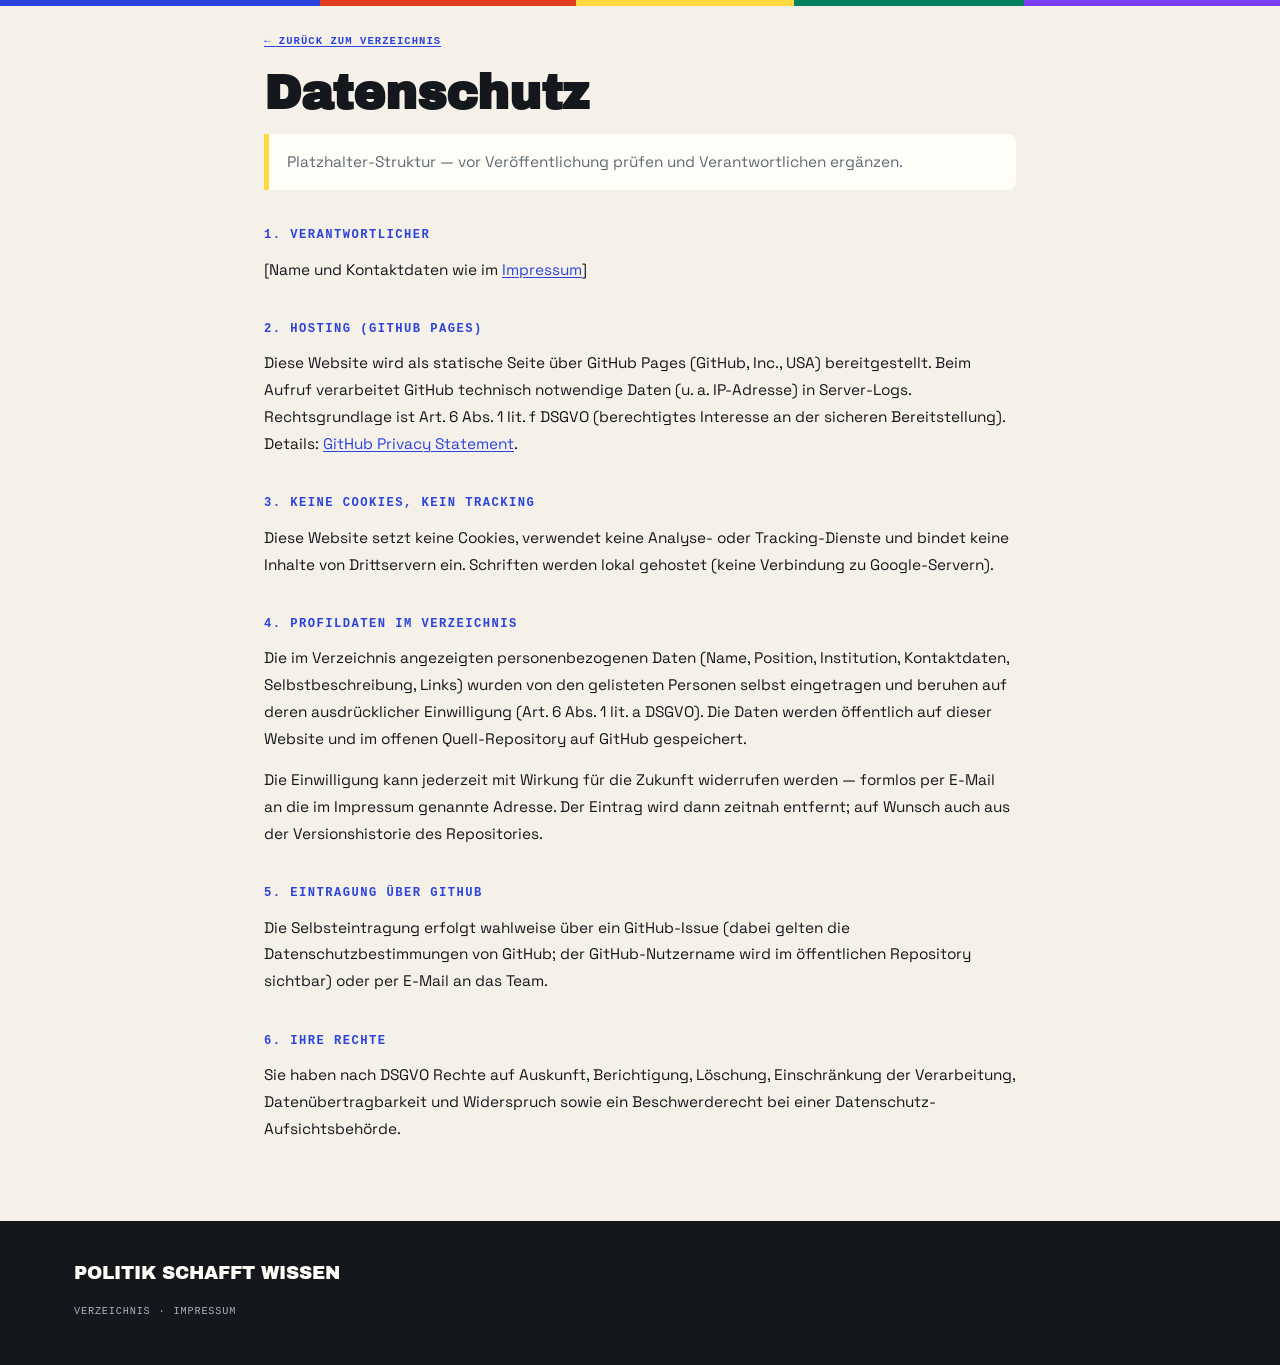
==== datenschutz.html @ d7b2ce16 "Politik schafft Wissen: Verzeichnis, Kodex, Selbsteintrag-Infrastruktur Statische Plattform zur Verm" ====
<!DOCTYPE html>
<html lang="de">
<head>
  <meta charset="UTF-8">
  <meta name="viewport" content="width=device-width, initial-scale=1.0">
  <title>Datenschutz — Politik schafft Wissen</title>
  <meta name="robots" content="noindex">
  <link rel="icon" href="favicon.svg" type="image/svg+xml">
  <link rel="stylesheet" href="fonts.css">
  <link rel="stylesheet" href="style.css">
</head>
<body>

  <div class="top-stripe" aria-hidden="true"></div>

  <main class="page">
    <div class="container">
      <a class="page-back" href="index.html">← Zurück zum Verzeichnis</a>
      <h1 class="page-title">Datenschutz</h1>

      <p class="page-note">
        Platzhalter-Struktur — vor Veröffentlichung prüfen und Verantwortlichen ergänzen.
      </p>

      <h2>1. Verantwortlicher</h2>
      <p>[Name und Kontaktdaten wie im <a href="impressum.html">Impressum</a>]</p>

      <h2>2. Hosting (GitHub Pages)</h2>
      <p>
        Diese Website wird als statische Seite über GitHub Pages (GitHub, Inc., USA) bereitgestellt.
        Beim Aufruf verarbeitet GitHub technisch notwendige Daten (u. a. IP-Adresse) in
        Server-Logs. Rechtsgrundlage ist Art. 6 Abs. 1 lit. f DSGVO (berechtigtes Interesse
        an der sicheren Bereitstellung). Details:
        <a href="https://docs.github.com/en/site-policy/privacy-policies/github-general-privacy-statement"
           target="_blank" rel="noopener noreferrer">GitHub Privacy Statement</a>.
      </p>

      <h2>3. Keine Cookies, kein Tracking</h2>
      <p>
        Diese Website setzt keine Cookies, verwendet keine Analyse- oder Tracking-Dienste und
        bindet keine Inhalte von Drittservern ein. Schriften werden lokal gehostet
        (keine Verbindung zu Google-Servern).
      </p>

      <h2>4. Profildaten im Verzeichnis</h2>
      <p>
        Die im Verzeichnis angezeigten personenbezogenen Daten (Name, Position, Institution,
        Kontaktdaten, Selbstbeschreibung, Links) wurden von den gelisteten Personen selbst
        eingetragen und beruhen auf deren ausdrücklicher Einwilligung
        (Art. 6 Abs. 1 lit. a DSGVO). Die Daten werden öffentlich auf dieser Website und im
        offenen Quell-Repository auf GitHub gespeichert.
      </p>
      <p>
        Die Einwilligung kann jederzeit mit Wirkung für die Zukunft widerrufen werden —
        formlos per E-Mail an die im Impressum genannte Adresse. Der Eintrag wird dann
        zeitnah entfernt; auf Wunsch auch aus der Versionshistorie des Repositories.
      </p>

      <h2>5. Eintragung über GitHub</h2>
      <p>
        Die Selbsteintragung erfolgt wahlweise über ein GitHub-Issue (dabei gelten die
        Datenschutzbestimmungen von GitHub; der GitHub-Nutzername wird im öffentlichen
        Repository sichtbar) oder per E-Mail an das Team.
      </p>

      <h2>6. Ihre Rechte</h2>
      <p>
        Sie haben nach DSGVO Rechte auf Auskunft, Berichtigung, Löschung, Einschränkung der
        Verarbeitung, Datenübertragbarkeit und Widerspruch sowie ein Beschwerderecht bei einer
        Datenschutz-Aufsichtsbehörde.
      </p>
    </div>
  </main>

  <footer class="site-footer">
    <div class="container">
      <div class="footer-top">
        <span class="footer-brand">Politik schafft Wissen</span>
      </div>
      <nav class="footer-legal" aria-label="Rechtliches">
        <a href="index.html">Verzeichnis</a>
        <span aria-hidden="true">·</span>
        <a href="impressum.html">Impressum</a>
      </nav>
    </div>
  </footer>

</body>
</html>
---- fonts.css ----
/* Self-hosted fonts (GDPR: no requests to Google servers) */

/* Archivo Black 400 normal (latin-ext) */
@font-face {
  font-family: 'Archivo Black';
  font-style: normal;
  font-weight: 400;
  font-display: swap;
  src: url(fonts/archivoblack-400-normal-latin-ext.woff2) format('woff2');
  unicode-range: U+0100-02BA, U+02BD-02C5, U+02C7-02CC, U+02CE-02D7, U+02DD-02FF, U+0304, U+0308, U+0329, U+1D00-1DBF, U+1E00-1E9F, U+1EF2-1EFF, U+2020, U+20A0-20AB, U+20AD-20C0, U+2113, U+2C60-2C7F, U+A720-A7FF;
}

/* Archivo Black 400 normal (latin) */
@font-face {
  font-family: 'Archivo Black';
  font-style: normal;
  font-weight: 400;
  font-display: swap;
  src: url(fonts/archivoblack-400-normal-latin.woff2) format('woff2');
  unicode-range: U+0000-00FF, U+0131, U+0152-0153, U+02BB-02BC, U+02C6, U+02DA, U+02DC, U+0304, U+0308, U+0329, U+2000-206F, U+20AC, U+2122, U+2191, U+2193, U+2212, U+2215, U+FEFF, U+FFFD;
}

/* Bungee 400 normal (latin-ext) */
@font-face {
  font-family: 'Bungee';
  font-style: normal;
  font-weight: 400;
  font-display: swap;
  src: url(fonts/bungee-400-normal-latin-ext.woff2) format('woff2');
  unicode-range: U+0100-02BA, U+02BD-02C5, U+02C7-02CC, U+02CE-02D7, U+02DD-02FF, U+0304, U+0308, U+0329, U+1D00-1DBF, U+1E00-1E9F, U+1EF2-1EFF, U+2020, U+20A0-20AB, U+20AD-20C0, U+2113, U+2C60-2C7F, U+A720-A7FF;
}

/* Bungee 400 normal (latin) */
@font-face {
  font-family: 'Bungee';
  font-style: normal;
  font-weight: 400;
  font-display: swap;
  src: url(fonts/bungee-400-normal-latin.woff2) format('woff2');
  unicode-range: U+0000-00FF, U+0131, U+0152-0153, U+02BB-02BC, U+02C6, U+02DA, U+02DC, U+0304, U+0308, U+0329, U+2000-206F, U+20AC, U+2122, U+2191, U+2193, U+2212, U+2215, U+FEFF, U+FFFD;
}

/* Space Grotesk 400 normal (latin-ext) */
@font-face {
  font-family: 'Space Grotesk';
  font-style: normal;
  font-weight: 400;
  font-display: swap;
  src: url(fonts/spacegrotesk-400-normal-latin-ext.woff2) format('woff2');
  unicode-range: U+0100-02BA, U+02BD-02C5, U+02C7-02CC, U+02CE-02D7, U+02DD-02FF, U+0304, U+0308, U+0329, U+1D00-1DBF, U+1E00-1E9F, U+1EF2-1EFF, U+2020, U+20A0-20AB, U+20AD-20C0, U+2113, U+2C60-2C7F, U+A720-A7FF;
}

/* Space Grotesk 400 normal (latin) */
@font-face {
  font-family: 'Space Grotesk';
  font-style: normal;
  font-weight: 400;
  font-display: swap;
  src: url(fonts/spacegrotesk-400-normal-latin.woff2) format('woff2');
  unicode-range: U+0000-00FF, U+0131, U+0152-0153, U+02BB-02BC, U+02C6, U+02DA, U+02DC, U+0304, U+0308, U+0329, U+2000-206F, U+20AC, U+2122, U+2191, U+2193, U+2212, U+2215, U+FEFF, U+FFFD;
}

/* Space Grotesk 500 normal (latin-ext) */
@font-face {
  font-family: 'Space Grotesk';
  font-style: normal;
  font-weight: 500;
  font-display: swap;
  src: url(fonts/spacegrotesk-500-normal-latin-ext.woff2) format('woff2');
  unicode-range: U+0100-02BA, U+02BD-02C5, U+02C7-02CC, U+02CE-02D7, U+02DD-02FF, U+0304, U+0308, U+0329, U+1D00-1DBF, U+1E00-1E9F, U+1EF2-1EFF, U+2020, U+20A0-20AB, U+20AD-20C0, U+2113, U+2C60-2C7F, U+A720-A7FF;
}

/* Space Grotesk 500 normal (latin) */
@font-face {
  font-family: 'Space Grotesk';
  font-style: normal;
  font-weight: 500;
  font-display: swap;
  src: url(fonts/spacegrotesk-500-normal-latin.woff2) format('woff2');
  unicode-range: U+0000-00FF, U+0131, U+0152-0153, U+02BB-02BC, U+02C6, U+02DA, U+02DC, U+0304, U+0308, U+0329, U+2000-206F, U+20AC, U+2122, U+2191, U+2193, U+2212, U+2215, U+FEFF, U+FFFD;
}

/* Space Grotesk 700 normal (latin-ext) */
@font-face {
  font-family: 'Space Grotesk';
  font-style: normal;
  font-weight: 700;
  font-display: swap;
  src: url(fonts/spacegrotesk-700-normal-latin-ext.woff2) format('woff2');
  unicode-range: U+0100-02BA, U+02BD-02C5, U+02C7-02CC, U+02CE-02D7, U+02DD-02FF, U+0304, U+0308, U+0329, U+1D00-1DBF, U+1E00-1E9F, U+1EF2-1EFF, U+2020, U+20A0-20AB, U+20AD-20C0, U+2113, U+2C60-2C7F, U+A720-A7FF;
}

/* Space Grotesk 700 normal (latin) */
@font-face {
  font-family: 'Space Grotesk';
  font-style: normal;
  font-weight: 700;
  font-display: swap;
  src: url(fonts/spacegrotesk-700-normal-latin.woff2) format('woff2');
  unicode-range: U+0000-00FF, U+0131, U+0152-0153, U+02BB-02BC, U+02C6, U+02DA, U+02DC, U+0304, U+0308, U+0329, U+2000-206F, U+20AC, U+2122, U+2191, U+2193, U+2212, U+2215, U+FEFF, U+FFFD;
}

/* Space Mono 400 normal (latin-ext) */
@font-face {
  font-family: 'Space Mono';
  font-style: normal;
  font-weight: 400;
  font-display: swap;
  src: url(fonts/spacemono-400-normal-latin-ext.woff2) format('woff2');
  unicode-range: U+0100-02BA, U+02BD-02C5, U+02C7-02CC, U+02CE-02D7, U+02DD-02FF, U+0304, U+0308, U+0329, U+1D00-1DBF, U+1E00-1E9F, U+1EF2-1EFF, U+2020, U+20A0-20AB, U+20AD-20C0, U+2113, U+2C60-2C7F, U+A720-A7FF;
}

/* Space Mono 400 normal (latin) */
@font-face {
  font-family: 'Space Mono';
  font-style: normal;
  font-weight: 400;
  font-display: swap;
  src: url(fonts/spacemono-400-normal-latin.woff2) format('woff2');
  unicode-range: U+0000-00FF, U+0131, U+0152-0153, U+02BB-02BC, U+02C6, U+02DA, U+02DC, U+0304, U+0308, U+0329, U+2000-206F, U+20AC, U+2122, U+2191, U+2193, U+2212, U+2215, U+FEFF, U+FFFD;
}

/* Space Mono 700 normal (latin-ext) */
@font-face {
  font-family: 'Space Mono';
  font-style: normal;
  font-weight: 700;
  font-display: swap;
  src: url(fonts/spacemono-700-normal-latin-ext.woff2) format('woff2');
  unicode-range: U+0100-02BA, U+02BD-02C5, U+02C7-02CC, U+02CE-02D7, U+02DD-02FF, U+0304, U+0308, U+0329, U+1D00-1DBF, U+1E00-1E9F, U+1EF2-1EFF, U+2020, U+20A0-20AB, U+20AD-20C0, U+2113, U+2C60-2C7F, U+A720-A7FF;
}

/* Space Mono 700 normal (latin) */
@font-face {
  font-family: 'Space Mono';
  font-style: normal;
  font-weight: 700;
  font-display: swap;
  src: url(fonts/spacemono-700-normal-latin.woff2) format('woff2');
  unicode-range: U+0000-00FF, U+0131, U+0152-0153, U+02BB-02BC, U+02C6, U+02DA, U+02DC, U+0304, U+0308, U+0329, U+2000-206F, U+20AC, U+2122, U+2191, U+2193, U+2212, U+2215, U+FEFF, U+FFFD;
}
---- style.css ----
/* ── Politik schafft Wissen — light editorial-brutalist theme ── */
:root {
  --display: 'Archivo Black', system-ui, sans-serif;
  --sans:    'Space Grotesk', system-ui, sans-serif;
  --mono:    'Space Mono', 'Courier New', monospace;

  --paper:   #f5f1e8;
  --paper-2: #fffdf7;
  --ink:     #14171c;
  --muted:   #5f6a76;
  --line:    #ddd5c3;

  --blue:    #2b44df;
  --red:     #e03e1f;
  --green:   #00805f;
  --violet:  #7a3ff2;
  --magenta: #d61f69;
  --amber:   #b97e00;
  --teal:    #0d7ea8;
  --yellow:  #ffd93d;

  --accent:  var(--blue);
}

*, *::before, *::after { box-sizing: border-box; margin: 0; padding: 0; }
html { font-size: 16px; scroll-behavior: smooth; overflow-x: clip; }
body {
  background: var(--paper);
  color: var(--ink);
  font-family: var(--sans);
  -webkit-font-smoothing: antialiased;
  overflow-x: clip;
}
a { color: inherit; text-decoration: none; }
img { display: block; max-width: 100%; }
::selection { background: var(--yellow); color: var(--ink); }

.container { max-width: 1180px; margin: 0 auto; padding: 0 1.5rem; }

/* Top stripe */
.top-stripe {
  height: 6px;
  background: linear-gradient(90deg,
    var(--blue) 0 25%, var(--red) 0 45%, var(--yellow) 0 62%,
    var(--green) 0 80%, var(--violet) 0 100%);
}

/* ── MASTHEAD ── */
.masthead { padding-bottom: 1.8rem; border-bottom: 3px solid var(--ink); }
.masthead-eyebrow {
  display: flex;
  justify-content: space-between;
  align-items: center;
  gap: 1rem;
  padding: 0.75rem 0;
  font-family: var(--mono);
  font-size: 0.64rem;
  font-weight: 700;
  letter-spacing: 0.18em;
  text-transform: uppercase;
  color: var(--muted);
  border-bottom: 1px solid var(--line);
}
.masthead-name {
  position: relative;
  font-family: var(--display);
  font-size: clamp(2.2rem, 7.2vw, 5.4rem);
  line-height: 0.96;
  letter-spacing: -0.015em;
  text-transform: uppercase;
  margin-top: 1.6rem;
  text-align: center;
}
.masthead-name .mn-back {
  position: absolute;
  top: 4px; left: 0; width: 100%;
  text-align: center;
  transform: translateX(5px);
  color: var(--blue);
  z-index: 0;
}
.masthead-name .mn-front { position: relative; z-index: 1; }
.masthead-name .mn-front em { font-style: normal; color: var(--red); }
.masthead-slogan {
  display: block;
  width: fit-content;
  margin: 1.5rem auto 0;
  background: var(--ink);
  color: var(--paper-2);
  font-weight: 700;
  font-size: clamp(0.85rem, 1.9vw, 1.05rem);
  padding: 0.4rem 0.95rem;
  border-radius: 6px;
  transform: rotate(-1.2deg);
}
.masthead-slogan em { font-style: normal; color: var(--yellow); }
.masthead-wordplay {
  margin: 1rem auto 0;
  text-align: center;
  font-family: var(--mono);
  font-size: 0.68rem;
  letter-spacing: 0.08em;
  color: var(--muted);
}

/* ── STICKY NAV ── */
.top-nav { position: sticky; top: 0; z-index: 100; background: var(--paper-2); border-bottom: 3px solid var(--ink); }
.top-nav-inner { max-width: 1180px; margin: 0 auto; padding: 0 1.5rem; display: flex; align-items: stretch; }
.nav-brand {
  font-family: var(--display);
  font-size: 0.72rem;
  letter-spacing: 0.02em;
  text-transform: uppercase;
  display: flex; align-items: center; flex-shrink: 0;
  padding-right: 1.1rem;
}
.nav-pipe { width: 2px; background: var(--line); flex-shrink: 0; margin: 0.55rem 0; }
.nav-sections { display: flex; overflow-x: auto; scrollbar-width: none; flex: 1; }
.nav-sections::-webkit-scrollbar { display: none; }
.nav-link {
  flex-shrink: 0;
  display: flex; align-items: center;
  padding: 0 0.9rem;
  height: 46px;
  font-family: var(--mono);
  font-size: 0.66rem;
  font-weight: 700;
  letter-spacing: 0.1em;
  text-transform: uppercase;
  color: var(--muted);
  white-space: nowrap;
  border-bottom: 3px solid transparent;
  transition: color 0.12s, background 0.12s, border-color 0.12s;
}
.nav-link:hover { color: var(--ink); background: var(--paper); }
.nav-link.active, .nav-link[aria-current="page"] { color: var(--paper-2); background: var(--ink); }
.nav-cta { margin-left: auto; display: flex; align-items: center; padding-left: 1rem; }
.nav-cta a {
  font-family: var(--mono); font-size: 0.64rem; font-weight: 700;
  letter-spacing: 0.08em; text-transform: uppercase;
  background: var(--yellow); color: var(--ink);
  border: 2px solid var(--ink);
  padding: 0.35rem 0.7rem; border-radius: 6px;
  box-shadow: 3px 3px 0 var(--ink);
  transition: transform 0.1s, box-shadow 0.1s;
  white-space: nowrap;
}
.nav-cta a:hover { transform: translate(-1px,-1px); box-shadow: 4px 4px 0 var(--ink); }

/* ── INTRO STRIP ── */
.intro-section { padding: 2.6rem 0; border-bottom: 3px solid var(--ink); background: var(--paper-2); }
.intro-grid { display: grid; grid-template-columns: 3fr 2fr; gap: 2.5rem; align-items: center; }
.intro-lead { font-size: clamp(1.05rem, 2vw, 1.3rem); line-height: 1.65; font-weight: 500; }
.intro-lead strong { background: linear-gradient(transparent 62%, var(--yellow) 62%); font-weight: 700; }
.intro-stats { display: flex; gap: 1rem; }
.stat-box {
  flex: 1;
  background: var(--paper);
  border: 2px solid var(--ink);
  border-radius: 8px;
  box-shadow: 5px 5px 0 var(--ink);
  padding: 1rem 1.1rem;
  text-align: center;
}
.stat-num { font-family: var(--display); font-size: clamp(1.6rem, 3vw, 2.3rem); line-height: 1; color: var(--blue); }
.stat-label { margin-top: 0.4rem; font-family: var(--mono); font-size: 0.6rem; font-weight: 700; letter-spacing: 0.12em; text-transform: uppercase; color: var(--muted); }

/* ── SEARCH & FILTER BAND ── */
.filter-band { padding: 1.6rem 0 1.4rem; border-bottom: 3px solid var(--ink); background: var(--paper); position: sticky; top: 46px; z-index: 90; box-shadow: 0 6px 14px rgba(20,23,28,0.05); }
.filter-row { display: flex; gap: 1rem; align-items: center; flex-wrap: wrap; }
.search-wrap { position: relative; display: flex; align-items: center; flex: 1 1 300px; max-width: 440px; }
.search-icon { position: absolute; left: 0.85rem; color: var(--muted); pointer-events: none; }
.search-input {
  width: 100%;
  padding: 0.62rem 2rem 0.62rem 2.4rem;
  border: 2px solid var(--ink);
  border-radius: 8px;
  font-family: var(--mono); font-size: 0.82rem;
  color: var(--ink); background: var(--paper-2);
  box-shadow: 3px 3px 0 var(--ink);
}
.search-input::placeholder { color: var(--muted); }
.search-input:focus { outline: none; border-color: var(--blue); box-shadow: 3px 3px 0 var(--blue); }
.search-clear { position: absolute; right: 0.5rem; background: none; border: none; font-size: 1.15rem; color: var(--muted); cursor: pointer; padding: 0.1rem 0.35rem; }
.search-clear:hover { color: var(--ink); }
.filter-count { font-family: var(--mono); font-size: 0.66rem; font-weight: 700; letter-spacing: 0.1em; text-transform: uppercase; color: var(--muted); }

.topic-chips { display: flex; flex-wrap: wrap; gap: 0.45rem; margin-top: 1rem; }
.chip {
  font-family: var(--mono); font-size: 0.62rem; font-weight: 700;
  letter-spacing: 0.06em; text-transform: uppercase;
  padding: 0.32rem 0.62rem;
  border: 2px solid var(--ink);
  border-radius: 999px;
  background: var(--paper-2);
  color: var(--ink);
  cursor: pointer;
  transition: transform 0.1s, box-shadow 0.1s, background 0.12s, color 0.12s;
}
.chip:hover { transform: translate(-1px,-1px); box-shadow: 2px 2px 0 var(--ink); }
.chip.active { background: var(--chip-color, var(--blue)); color: #fff; border-color: var(--ink); box-shadow: 2px 2px 0 var(--ink); }
.chip-reset { border-style: dashed; color: var(--muted); }
.chip-reset:hover { color: var(--ink); }

/* ── EXPERT GRID ── */
.directory-section { padding: 2.8rem 0 4rem; }
.experts-grid { display: grid; grid-template-columns: repeat(3, 1fr); gap: 1.75rem; }
.expert-card {
  display: flex; flex-direction: column;
  background: var(--paper-2);
  border: 2px solid var(--ink);
  border-radius: 10px;
  padding: 1.4rem 1.4rem 1.2rem;
  box-shadow: 6px 6px 0 var(--line);
  transition: transform 0.12s, box-shadow 0.12s;
  cursor: pointer;
  text-align: left;
  position: relative;
}
.expert-card:hover, .expert-card:focus-visible { transform: translate(-3px,-3px); box-shadow: 9px 9px 0 var(--card-accent, var(--blue)); outline: none; }
.expert-head { display: flex; gap: 1rem; align-items: center; margin-bottom: 0.9rem; }
.expert-photo {
  width: 74px; height: 74px; border-radius: 50%;
  overflow: hidden; flex-shrink: 0; position: relative;
  border: 2.5px solid var(--ink);
  background: var(--card-accent, var(--blue));
}
.expert-photo img { position: absolute; inset: 0; width: 100%; height: 100%; object-fit: cover; object-position: center top; }
.expert-initials {
  position: absolute; inset: 0;
  display: flex; align-items: center; justify-content: center;
  font-family: var(--display); font-size: 1.4rem; color: #fff;
}
.expert-name { font-family: var(--display); font-size: 1.12rem; line-height: 1.15; }
.expert-role { margin-top: 0.3rem; font-size: 0.82rem; line-height: 1.4; color: var(--muted); font-weight: 500; }
.expert-topics { display: flex; flex-wrap: wrap; gap: 0.35rem; margin-bottom: 0.9rem; }
.topic-tag {
  font-family: var(--mono); font-size: 0.56rem; font-weight: 700;
  letter-spacing: 0.05em; text-transform: uppercase;
  padding: 2.5px 7px; border-radius: 4px;
  background: var(--tag-color, var(--blue)); color: #fff;
}
.expert-bio { font-size: 0.88rem; line-height: 1.6; color: var(--ink); flex: 1; }
.expert-foot {
  margin-top: 1.1rem; padding-top: 0.8rem;
  border-top: 2px solid var(--line);
  display: flex; justify-content: space-between; align-items: center;
  font-family: var(--mono); font-size: 0.62rem; font-weight: 700;
  letter-spacing: 0.08em; text-transform: uppercase; color: var(--muted);
}
.expert-foot .open-hint { color: var(--card-accent, var(--blue)); }

.no-results { padding: 4rem 0; text-align: center; font-family: var(--mono); font-size: 0.85rem; color: var(--muted); }
.loading, .error { grid-column: 1 / -1; padding: 4rem 2rem; text-align: center; color: var(--muted); font-family: var(--mono); font-size: 0.82rem; }

/* ── PROFILE MODAL ── */
.modal-backdrop {
  position: fixed; inset: 0; z-index: 200;
  background: rgba(20, 23, 28, 0.55);
  display: flex; align-items: flex-start; justify-content: center;
  padding: 4vh 1rem;
  overflow-y: auto;
}
.modal-backdrop[hidden] { display: none; }
.profile-modal {
  background: var(--paper-2);
  border: 3px solid var(--ink);
  border-radius: 12px;
  box-shadow: 10px 10px 0 var(--accent);
  max-width: 780px; width: 100%;
  padding: 2rem 2.2rem 2.2rem;
  position: relative;
}
.modal-close {
  position: absolute; top: 0.9rem; right: 0.9rem;
  width: 34px; height: 34px;
  border: 2px solid var(--ink); border-radius: 8px;
  background: var(--paper); color: var(--ink);
  font-size: 1.1rem; font-weight: 700; cursor: pointer;
  box-shadow: 2px 2px 0 var(--ink);
}
.modal-close:hover { background: var(--yellow); }
.profile-head { display: flex; gap: 1.4rem; align-items: center; margin-bottom: 1.2rem; padding-right: 2.5rem; }
.profile-photo {
  width: 108px; height: 108px; border-radius: 50%;
  overflow: hidden; flex-shrink: 0; position: relative;
  border: 3px solid var(--ink); background: var(--accent);
}
.profile-photo img { position: absolute; inset: 0; width: 100%; height: 100%; object-fit: cover; object-position: center top; }
.profile-photo .expert-initials { font-size: 2rem; }
.profile-name { font-family: var(--display); font-size: clamp(1.3rem, 3vw, 1.8rem); line-height: 1.1; }
.profile-role { margin-top: 0.4rem; font-size: 0.95rem; color: var(--muted); font-weight: 500; line-height: 1.45; }
.profile-meta { margin-top: 0.5rem; font-family: var(--mono); font-size: 0.62rem; font-weight: 700; letter-spacing: 0.08em; text-transform: uppercase; color: var(--muted); }
.profile-topics { display: flex; flex-wrap: wrap; gap: 0.4rem; margin-bottom: 1.2rem; }
.profile-bio { font-size: 0.98rem; line-height: 1.75; margin-bottom: 1.4rem; }

.profile-section-label {
  font-family: var(--mono); font-size: 0.64rem; font-weight: 700;
  letter-spacing: 0.14em; text-transform: uppercase; color: var(--accent);
  border-bottom: 2px solid var(--line);
  padding-bottom: 0.35rem; margin-bottom: 0.7rem; margin-top: 1.4rem;
}
.profile-list { list-style: none; }
.profile-list li { padding: 0.35rem 0; font-size: 0.9rem; line-height: 1.5; }
.profile-list li a { text-decoration: underline; text-underline-offset: 3px; text-decoration-color: var(--line); }
.profile-list li a:hover { color: var(--accent); text-decoration-color: var(--accent); }
.profile-list .item-meta { font-family: var(--mono); font-size: 0.66rem; color: var(--muted); }

.profile-links { display: flex; flex-wrap: wrap; gap: 0.5rem; }
.link-pill {
  display: inline-flex; align-items: center; gap: 0.35rem;
  font-family: var(--mono); font-size: 0.64rem; font-weight: 700;
  letter-spacing: 0.05em; text-transform: uppercase;
  border: 2px solid var(--ink); border-radius: 999px;
  padding: 0.32rem 0.7rem;
  background: var(--paper);
  transition: transform 0.1s, box-shadow 0.1s, background 0.12s;
}
.link-pill:hover { transform: translate(-1px,-1px); box-shadow: 2px 2px 0 var(--ink); background: var(--yellow); }
.contact-box {
  margin-top: 1.4rem;
  background: var(--paper);
  border: 2px solid var(--ink);
  border-radius: 8px;
  padding: 0.9rem 1.1rem;
  font-size: 0.9rem; line-height: 1.6;
}
.contact-box a { color: var(--accent); text-decoration: underline; text-underline-offset: 3px; font-weight: 700; }
.kodex-badge {
  display: inline-flex; align-items: center; gap: 0.4rem;
  margin-top: 1.2rem;
  font-family: var(--mono); font-size: 0.62rem; font-weight: 700;
  letter-spacing: 0.08em; text-transform: uppercase;
  color: var(--green);
}

/* ── NOTE BOXES (Kodex teaser, Mitmachen teaser) ── */
.note-section { padding: 2.8rem 0; border-top: 3px solid var(--ink); }
.note-grid { display: grid; grid-template-columns: 1fr 1fr; gap: 1.75rem; }
.note-box {
  border: 3px solid var(--ink);
  border-radius: 10px;
  padding: 1.6rem 1.7rem;
  display: flex; flex-direction: column; gap: 0.7rem;
}
.note-box--kodex { background: var(--yellow); box-shadow: 8px 8px 0 var(--ink); }
.note-box--join { background: var(--ink); color: var(--paper-2); box-shadow: 8px 8px 0 var(--blue); }
.note-box h2 { font-family: var(--display); font-size: 1.25rem; letter-spacing: 0.01em; }
.note-box p { font-size: 0.95rem; line-height: 1.65; font-weight: 500; flex: 1; }
.note-btn {
  align-self: flex-start;
  font-family: var(--mono); font-size: 0.66rem; font-weight: 700;
  letter-spacing: 0.08em; text-transform: uppercase;
  border: 2px solid currentColor; border-radius: 6px;
  padding: 0.45rem 0.85rem;
  transition: transform 0.1s, box-shadow 0.1s;
}
.note-box--kodex .note-btn { background: var(--ink); color: var(--yellow); border-color: var(--ink); }
.note-box--join .note-btn { background: var(--yellow); color: var(--ink); border-color: var(--yellow); }
.note-btn:hover { transform: translate(-2px,-2px); box-shadow: 3px 3px 0 rgba(0,0,0,0.35); }

/* ── ABOUT ── */
.about-section { border-top: 3px solid var(--ink); padding: 3.2rem 0; background: var(--paper-2); }
.section-label { font-family: var(--mono); font-size: 0.72rem; font-weight: 700; letter-spacing: 0.15em; text-transform: uppercase; color: var(--blue); margin-bottom: 1.2rem; }
.about-text { font-size: 1.02rem; line-height: 1.8; max-width: 680px; margin-bottom: 1rem; }
.about-text a { color: var(--blue); text-decoration: underline; text-underline-offset: 3px; }
.about-text a:hover { color: var(--red); }

/* ── FOOTER ── */
.site-footer { background: var(--ink); color: #a8b0ba; padding: 2.6rem 0 3rem; }
.footer-top { display: flex; justify-content: space-between; align-items: baseline; flex-wrap: wrap; gap: 0.5rem; margin-bottom: 1rem; }
.footer-brand { font-family: var(--display); font-size: 1.15rem; color: var(--paper-2); text-transform: uppercase; }
.footer-copy { font-family: var(--mono); font-size: 0.62rem; letter-spacing: 0.1em; text-transform: uppercase; }
.rule { border: none; border-top: 2px solid #2a3038; margin: 1rem 0; }
.footer-legal { margin-top: 1.4rem; display: flex; flex-wrap: wrap; gap: 0.5rem; align-items: center; font-family: var(--mono); font-size: 0.64rem; letter-spacing: 0.08em; text-transform: uppercase; }
.footer-legal a:hover { color: var(--yellow); }
.footer-fineprint { margin-top: 0.9rem; max-width: 660px; font-size: 0.76rem; line-height: 1.6; opacity: 0.75; }
.footer-fineprint a { text-decoration: underline; text-underline-offset: 2px; }

/* ── SUBPAGES (Kodex, Mitmachen, Legal) ── */
.page { min-height: 60vh; padding: 0 0 4rem; }
.page .container { max-width: 800px; }
.page-back { display: inline-block; margin: 1.8rem 0 0; font-family: var(--mono); font-size: 0.66rem; font-weight: 700; letter-spacing: 0.1em; text-transform: uppercase; color: var(--blue); }
.page-back:hover { text-decoration: underline; text-underline-offset: 3px; }
.page-title { font-family: var(--display); font-size: clamp(1.9rem, 5vw, 3rem); margin: 1.2rem 0 0.5rem; line-height: 1.05; }
.page-subtitle { font-size: 1.05rem; color: var(--muted); font-weight: 500; margin-bottom: 2rem; max-width: 640px; line-height: 1.6; }
.page h2 { font-family: var(--mono); font-size: 0.76rem; font-weight: 700; letter-spacing: 0.12em; text-transform: uppercase; color: var(--blue); margin: 2.4rem 0 0.9rem; }
.page h3 { font-family: var(--sans); font-weight: 700; font-size: 1.05rem; margin: 1.5rem 0 0.4rem; }
.page p, .page li { font-size: 0.96rem; line-height: 1.75; }
.page p { margin-bottom: 0.9rem; }
.page ul, .page ol { margin: 0 0 0.9rem 1.25rem; }
.page li { margin-bottom: 0.4rem; }
.page a { color: var(--blue); text-decoration: underline; text-underline-offset: 2px; }
.page a:hover { color: var(--red); }
.page-note { background: var(--paper-2); border-left: 5px solid var(--yellow); border-radius: 0 8px 8px 0; padding: 0.9rem 1.1rem; font-size: 0.88rem; color: var(--muted); margin: 1rem 0 1.5rem; }

/* Kodex principles */
.kodex-list { list-style: none; margin: 2rem 0 0; counter-reset: kodex; }
.kodex-item {
  counter-increment: kodex;
  background: var(--paper-2);
  border: 2.5px solid var(--ink);
  border-radius: 10px;
  box-shadow: 6px 6px 0 var(--line);
  padding: 1.4rem 1.6rem 1.4rem 4.6rem;
  margin-bottom: 1.4rem;
  position: relative;
}
.kodex-item::before {
  content: counter(kodex);
  position: absolute; left: 1.2rem; top: 1.25rem;
  width: 2.2rem; height: 2.2rem;
  display: flex; align-items: center; justify-content: center;
  font-family: var(--display); font-size: 1.05rem;
  background: var(--kodex-color, var(--blue)); color: #fff;
  border: 2px solid var(--ink); border-radius: 8px;
}
.kodex-item h3 { margin: 0 0 0.45rem; font-size: 1.1rem; }
.kodex-item p { margin: 0; color: var(--ink); }
.kodex-item:nth-child(1) { --kodex-color: var(--blue); }
.kodex-item:nth-child(2) { --kodex-color: var(--red); }
.kodex-item:nth-child(3) { --kodex-color: var(--green); }
.kodex-item:nth-child(4) { --kodex-color: var(--violet); }
.kodex-item:nth-child(5) { --kodex-color: var(--magenta); }
.kodex-item:nth-child(6) { --kodex-color: var(--teal); }
.kodex-item:nth-child(7) { --kodex-color: var(--amber); }

/* ── JOIN FORM ── */
.join-form { margin-top: 1.5rem; background: var(--paper-2); border: 3px solid var(--ink); border-radius: 12px; box-shadow: 8px 8px 0 var(--line); padding: 1.8rem 2rem 2rem; }
.form-row { margin-bottom: 1.2rem; }
.form-row label { display: block; font-family: var(--mono); font-size: 0.66rem; font-weight: 700; letter-spacing: 0.1em; text-transform: uppercase; margin-bottom: 0.4rem; }
.form-row label .optional { color: var(--muted); font-weight: 400; }
.form-row input[type="text"], .form-row input[type="email"], .form-row input[type="url"], .form-row textarea {
  width: 100%;
  padding: 0.6rem 0.8rem;
  border: 2px solid var(--ink);
  border-radius: 8px;
  font-family: var(--sans); font-size: 0.92rem;
  background: var(--paper);
  color: var(--ink);
}
.form-row input:focus, .form-row textarea:focus { outline: none; border-color: var(--blue); box-shadow: 3px 3px 0 var(--blue); }
.form-row textarea { min-height: 110px; resize: vertical; }
.form-hint { font-size: 0.78rem; color: var(--muted); margin-top: 0.35rem; line-height: 1.5; }
.form-topics { display: flex; flex-wrap: wrap; gap: 0.45rem; }
.form-topics .chip { user-select: none; }
.form-check { display: flex; gap: 0.6rem; align-items: flex-start; margin-bottom: 1.2rem; }
.form-check input { margin-top: 0.3rem; width: 1.05rem; height: 1.05rem; accent-color: var(--blue); flex-shrink: 0; }
.form-check label { font-size: 0.9rem; line-height: 1.55; }
.submit-btn {
  font-family: var(--mono); font-size: 0.74rem; font-weight: 700;
  letter-spacing: 0.08em; text-transform: uppercase;
  background: var(--blue); color: #fff;
  border: 2.5px solid var(--ink); border-radius: 8px;
  box-shadow: 4px 4px 0 var(--ink);
  padding: 0.75rem 1.3rem;
  cursor: pointer;
  transition: transform 0.1s, box-shadow 0.1s;
}
.submit-btn:hover { transform: translate(-2px,-2px); box-shadow: 6px 6px 0 var(--ink); }
.submit-btn:disabled { opacity: 0.5; cursor: not-allowed; transform: none; box-shadow: 4px 4px 0 var(--ink); }
.steps-list { list-style: none; margin: 1.5rem 0 0; }
.steps-list li {
  display: grid; grid-template-columns: 2.4rem 1fr; gap: 1rem;
  padding: 0.9rem 0; border-bottom: 2px solid var(--line);
  align-items: start;
}
.steps-list li:last-child { border-bottom: none; }
.step-num {
  width: 2.2rem; height: 2.2rem;
  display: flex; align-items: center; justify-content: center;
  font-family: var(--display); font-size: 0.95rem;
  background: var(--ink); color: var(--yellow);
  border-radius: 8px;
}

/* ── RESPONSIVE ── */
@media (max-width: 1024px) {
  .experts-grid { grid-template-columns: repeat(2, 1fr); }
}
@media (max-width: 820px) {
  .intro-grid { grid-template-columns: 1fr; gap: 1.6rem; }
  .note-grid { grid-template-columns: 1fr; }
}
@media (max-width: 720px) {
  .nav-brand, .nav-pipe { display: none; }
  .top-nav-inner { padding: 0 0.5rem; }
  .nav-link { padding: 0 0.6rem; font-size: 0.6rem; }
  .filter-band { position: static; }
  .experts-grid { grid-template-columns: 1fr; }
  .profile-modal { padding: 1.5rem 1.2rem; }
  .profile-head { flex-direction: column; align-items: flex-start; gap: 0.9rem; }
  .masthead-eyebrow { justify-content: center; flex-wrap: wrap; gap: 0.4rem 1rem; }
  .join-form { padding: 1.3rem 1.1rem 1.5rem; }
  .kodex-item { padding: 3.8rem 1.3rem 1.3rem; }
  .kodex-item::before { top: 1.1rem; }
}
@media (max-width: 460px) {
  .container { padding: 0 1rem; }
  .intro-stats { flex-direction: column; }
}

@media (prefers-reduced-motion: reduce) {
  html { scroll-behavior: auto; }
  *, *::before, *::after { transition: none !important; }
}
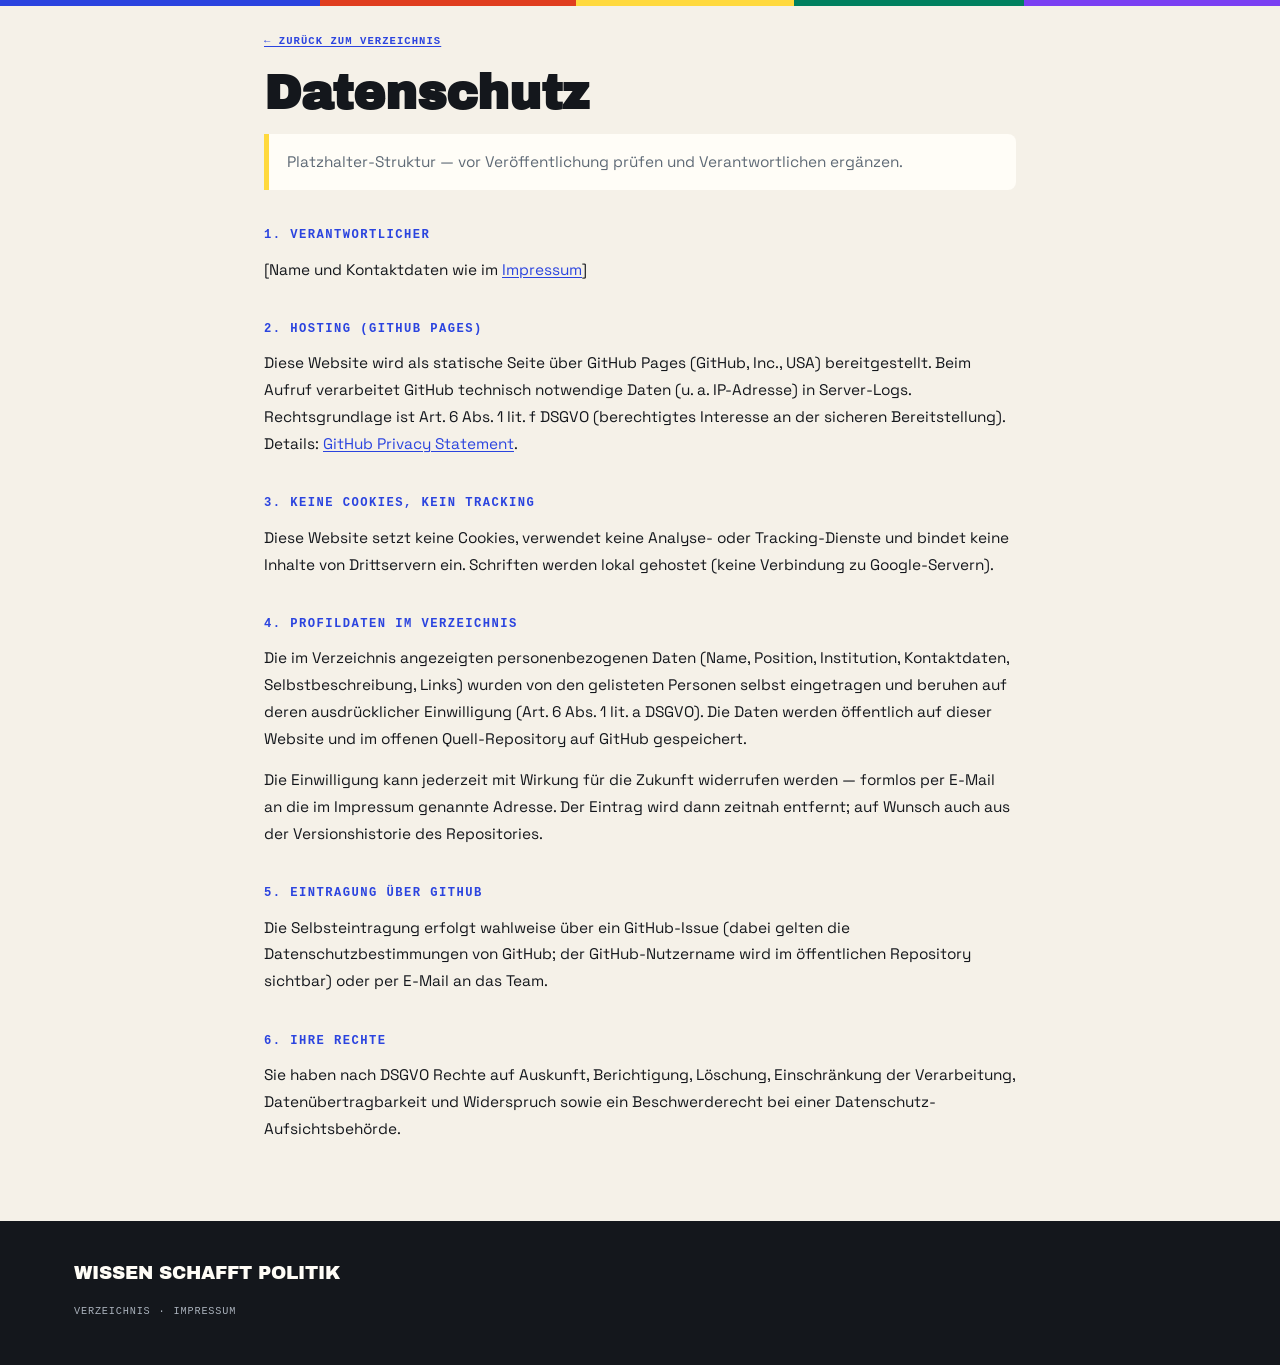
==== commit 88e08880: "Umbenennung in "Wissen Schafft Politik" Marke, Masthead, Meta-Tags, GitHub-Slugs (wissen-schafft-pol" ====
--- a/datenschutz.html
+++ b/datenschutz.html
@@ -3,7 +3,7 @@
 <head>
   <meta charset="UTF-8">
   <meta name="viewport" content="width=device-width, initial-scale=1.0">
-  <title>Datenschutz — Politik schafft Wissen</title>
+  <title>Datenschutz — Wissen Schafft Politik</title>
   <meta name="robots" content="noindex">
   <link rel="icon" href="favicon.svg" type="image/svg+xml">
   <link rel="stylesheet" href="fonts.css">
@@ -75,7 +75,7 @@
   <footer class="site-footer">
     <div class="container">
       <div class="footer-top">
-        <span class="footer-brand">Politik schafft Wissen</span>
+        <span class="footer-brand">Wissen Schafft Politik</span>
       </div>
       <nav class="footer-legal" aria-label="Rechtliches">
         <a href="index.html">Verzeichnis</a>
--- a/style.css
+++ b/style.css
@@ -1,4 +1,4 @@
-/* ── Politik schafft Wissen — light editorial-brutalist theme ── */
+/* ── Wissen Schafft Politik — light editorial-brutalist theme ── */
 :root {
   --display: 'Archivo Black', system-ui, sans-serif;
   --sans:    'Space Grotesk', system-ui, sans-serif;
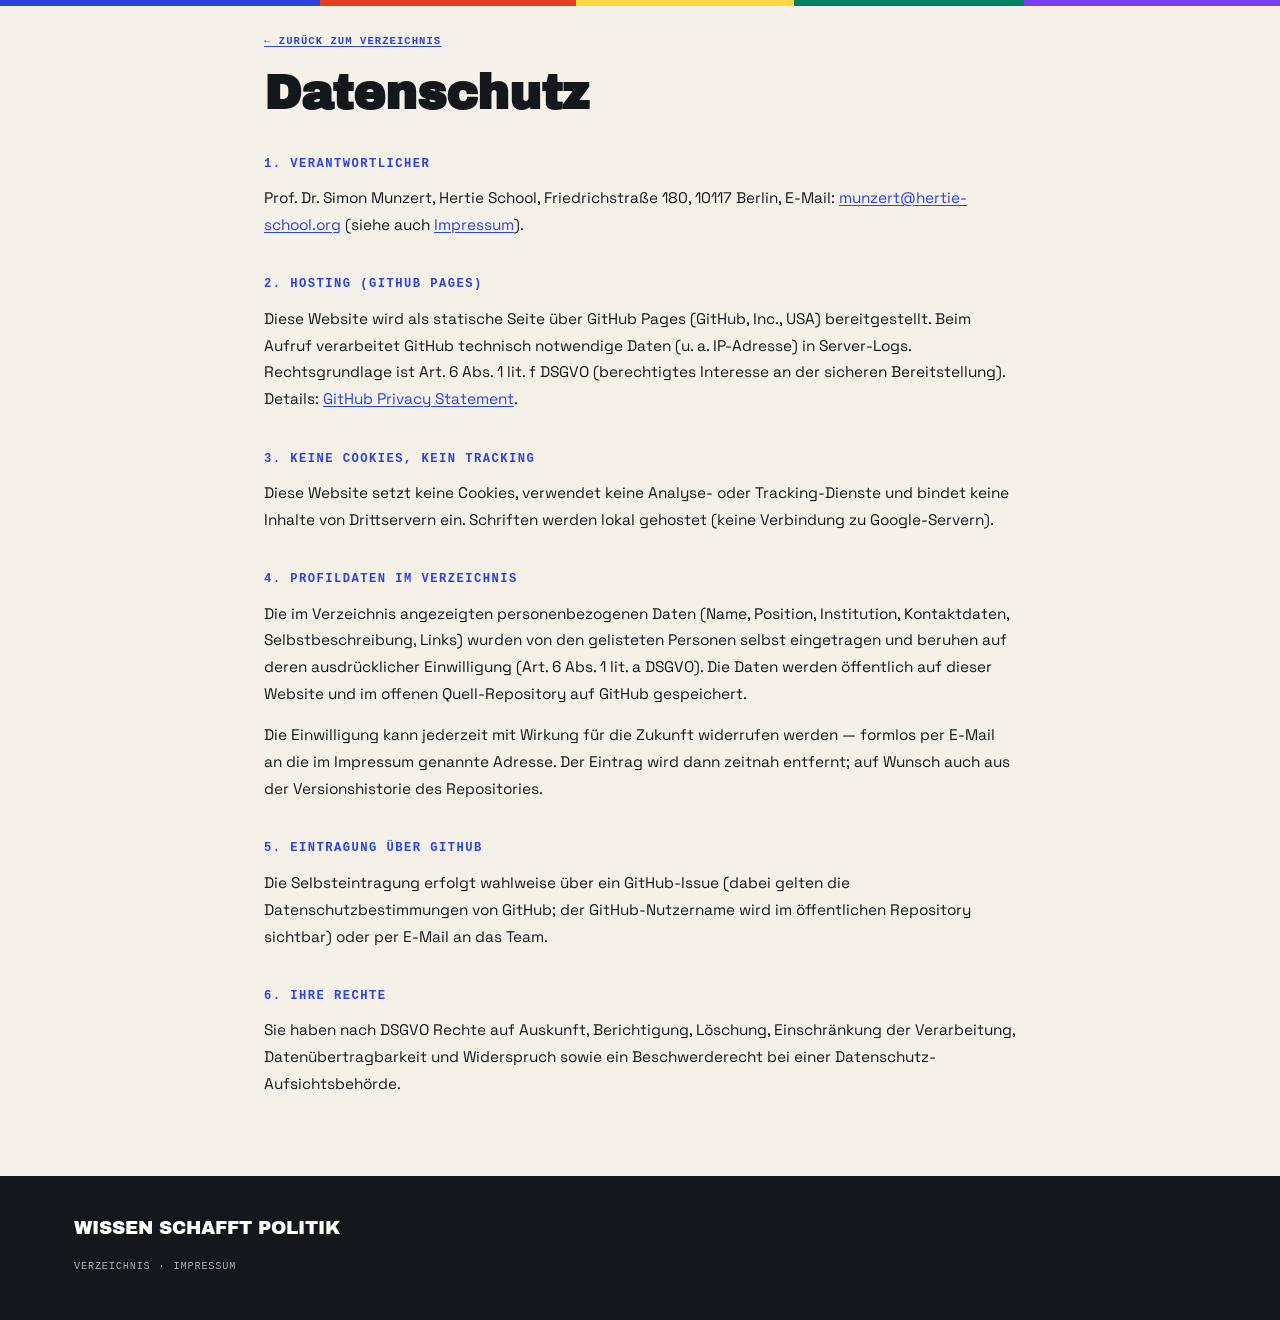
==== commit 26374bcf: "Kodex in Wir-Form, Impressum, Initiative-Hinweis, Taxonomie erweitert - Kodex: alle sieben Grundsätz" ====
--- a/datenschutz.html
+++ b/datenschutz.html
@@ -18,12 +18,12 @@
       <a class="page-back" href="index.html">← Zurück zum Verzeichnis</a>
       <h1 class="page-title">Datenschutz</h1>
 
-      <p class="page-note">
-        Platzhalter-Struktur — vor Veröffentlichung prüfen und Verantwortlichen ergänzen.
+      <h2>1. Verantwortlicher</h2>
+      <p>
+        Prof. Dr. Simon Munzert, Hertie School, Friedrichstraße 180, 10117 Berlin,
+        E-Mail: <a href="mailto:munzert@hertie-school.org">munzert@hertie-school.org</a>
+        (siehe auch <a href="impressum.html">Impressum</a>).
       </p>
-
-      <h2>1. Verantwortlicher</h2>
-      <p>[Name und Kontaktdaten wie im <a href="impressum.html">Impressum</a>]</p>
 
       <h2>2. Hosting (GitHub Pages)</h2>
       <p>
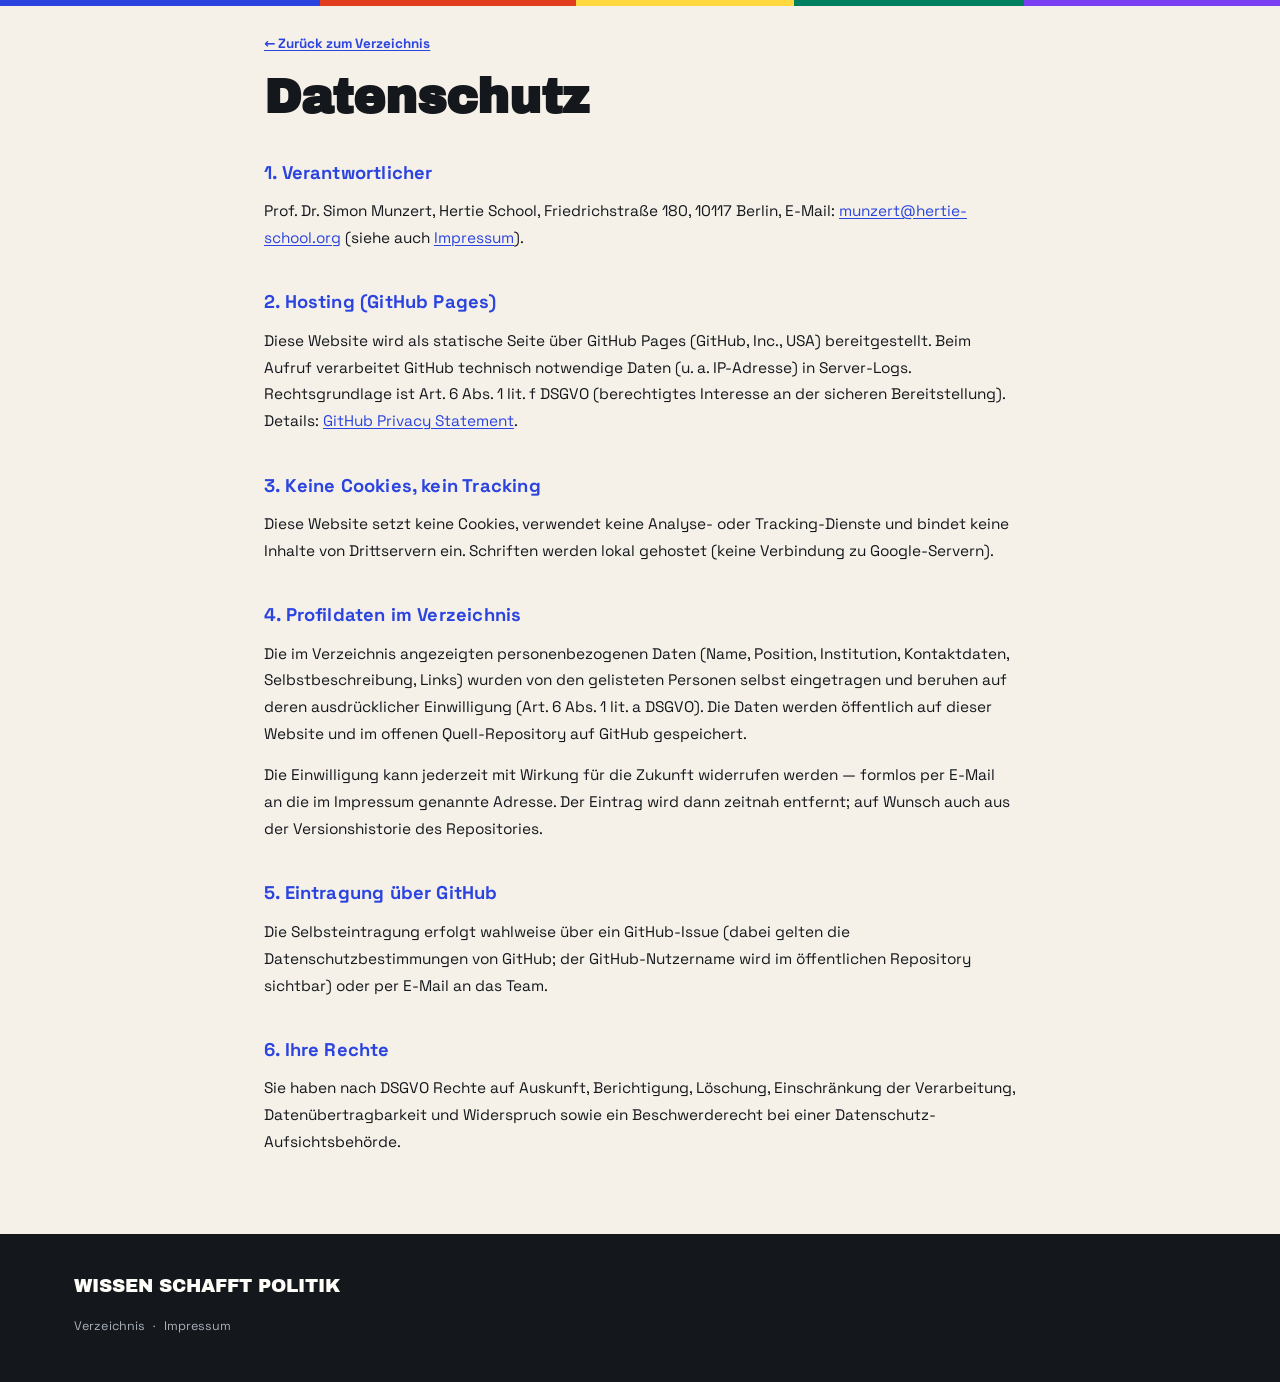
==== commit 50efc35e: "Studio-Layout als finales Design mergen, Headline verkleinern - themes/studio.css fest in style.css " ====
--- a/fonts.css
+++ b/fonts.css
@@ -17,26 +17,6 @@
   font-weight: 400;
   font-display: swap;
   src: url(fonts/archivoblack-400-normal-latin.woff2) format('woff2');
-  unicode-range: U+0000-00FF, U+0131, U+0152-0153, U+02BB-02BC, U+02C6, U+02DA, U+02DC, U+0304, U+0308, U+0329, U+2000-206F, U+20AC, U+2122, U+2191, U+2193, U+2212, U+2215, U+FEFF, U+FFFD;
-}
-
-/* Bungee 400 normal (latin-ext) */
-@font-face {
-  font-family: 'Bungee';
-  font-style: normal;
-  font-weight: 400;
-  font-display: swap;
-  src: url(fonts/bungee-400-normal-latin-ext.woff2) format('woff2');
-  unicode-range: U+0100-02BA, U+02BD-02C5, U+02C7-02CC, U+02CE-02D7, U+02DD-02FF, U+0304, U+0308, U+0329, U+1D00-1DBF, U+1E00-1E9F, U+1EF2-1EFF, U+2020, U+20A0-20AB, U+20AD-20C0, U+2113, U+2C60-2C7F, U+A720-A7FF;
-}
-
-/* Bungee 400 normal (latin) */
-@font-face {
-  font-family: 'Bungee';
-  font-style: normal;
-  font-weight: 400;
-  font-display: swap;
-  src: url(fonts/bungee-400-normal-latin.woff2) format('woff2');
   unicode-range: U+0000-00FF, U+0131, U+0152-0153, U+02BB-02BC, U+02C6, U+02DA, U+02DC, U+0304, U+0308, U+0329, U+2000-206F, U+20AC, U+2122, U+2191, U+2193, U+2212, U+2215, U+FEFF, U+FFFD;
 }
 
@@ -100,42 +80,3 @@
   unicode-range: U+0000-00FF, U+0131, U+0152-0153, U+02BB-02BC, U+02C6, U+02DA, U+02DC, U+0304, U+0308, U+0329, U+2000-206F, U+20AC, U+2122, U+2191, U+2193, U+2212, U+2215, U+FEFF, U+FFFD;
 }
 
-/* Space Mono 400 normal (latin-ext) */
-@font-face {
-  font-family: 'Space Mono';
-  font-style: normal;
-  font-weight: 400;
-  font-display: swap;
-  src: url(fonts/spacemono-400-normal-latin-ext.woff2) format('woff2');
-  unicode-range: U+0100-02BA, U+02BD-02C5, U+02C7-02CC, U+02CE-02D7, U+02DD-02FF, U+0304, U+0308, U+0329, U+1D00-1DBF, U+1E00-1E9F, U+1EF2-1EFF, U+2020, U+20A0-20AB, U+20AD-20C0, U+2113, U+2C60-2C7F, U+A720-A7FF;
-}
-
-/* Space Mono 400 normal (latin) */
-@font-face {
-  font-family: 'Space Mono';
-  font-style: normal;
-  font-weight: 400;
-  font-display: swap;
-  src: url(fonts/spacemono-400-normal-latin.woff2) format('woff2');
-  unicode-range: U+0000-00FF, U+0131, U+0152-0153, U+02BB-02BC, U+02C6, U+02DA, U+02DC, U+0304, U+0308, U+0329, U+2000-206F, U+20AC, U+2122, U+2191, U+2193, U+2212, U+2215, U+FEFF, U+FFFD;
-}
-
-/* Space Mono 700 normal (latin-ext) */
-@font-face {
-  font-family: 'Space Mono';
-  font-style: normal;
-  font-weight: 700;
-  font-display: swap;
-  src: url(fonts/spacemono-700-normal-latin-ext.woff2) format('woff2');
-  unicode-range: U+0100-02BA, U+02BD-02C5, U+02C7-02CC, U+02CE-02D7, U+02DD-02FF, U+0304, U+0308, U+0329, U+1D00-1DBF, U+1E00-1E9F, U+1EF2-1EFF, U+2020, U+20A0-20AB, U+20AD-20C0, U+2113, U+2C60-2C7F, U+A720-A7FF;
-}
-
-/* Space Mono 700 normal (latin) */
-@font-face {
-  font-family: 'Space Mono';
-  font-style: normal;
-  font-weight: 700;
-  font-display: swap;
-  src: url(fonts/spacemono-700-normal-latin.woff2) format('woff2');
-  unicode-range: U+0000-00FF, U+0131, U+0152-0153, U+02BB-02BC, U+02C6, U+02DA, U+02DC, U+0304, U+0308, U+0329, U+2000-206F, U+20AC, U+2122, U+2191, U+2193, U+2212, U+2215, U+FEFF, U+FFFD;
-}
--- a/style.css
+++ b/style.css
@@ -2,7 +2,7 @@
 :root {
   --display: 'Archivo Black', system-ui, sans-serif;
   --sans:    'Space Grotesk', system-ui, sans-serif;
-  --mono:    'Space Mono', 'Courier New', monospace;
+  --mono:    'Space Grotesk', system-ui, sans-serif;
 
   --paper:   #f5f1e8;
   --paper-2: #fffdf7;
@@ -504,3 +504,119 @@
   html { scroll-behavior: auto; }
   *, *::before, *::after { transition: none !important; }
 }
+
+/* ── FINALES DESIGN „STUDIO“ — lesbare UI-Schriften, getönte Tags,
+      dezentere Schatten. Überschreibt bewusst Regeln weiter oben. ── */
+
+:root {
+  --mono: 'Space Grotesk', system-ui, sans-serif; /* Mono nur noch als Akzent → raus */
+}
+
+/* Masthead: Effekt bleibt, Beschriftung wird lesbar */
+.masthead-eyebrow {
+  font-family: var(--sans); font-size: 0.78rem; font-weight: 500;
+  letter-spacing: 0.04em; text-transform: none; color: var(--muted);
+}
+.masthead-wordplay { font-family: var(--sans); font-size: 0.8rem; letter-spacing: 0.02em; }
+.masthead-slogan { transform: rotate(-0.8deg); }
+
+/* Navigation */
+.nav-brand { font-size: 0.78rem; }
+.nav-link {
+  font-family: var(--sans); font-size: 0.88rem; font-weight: 500;
+  letter-spacing: 0; text-transform: none; height: 50px;
+}
+.nav-cta a {
+  font-family: var(--sans); font-size: 0.84rem; font-weight: 600;
+  letter-spacing: 0; text-transform: none;
+  box-shadow: 2px 2px 0 var(--ink);
+}
+.nav-cta a:hover { box-shadow: 3px 3px 0 var(--ink); }
+
+/* Intro */
+.stat-box { box-shadow: 3px 3px 0 var(--line); }
+.stat-label { font-family: var(--sans); font-size: 0.76rem; font-weight: 500; letter-spacing: 0.02em; text-transform: none; }
+
+/* Suche & Filter */
+.search-input { font-family: var(--sans); font-size: 0.92rem; box-shadow: 2px 2px 0 var(--ink); }
+.search-input:focus { box-shadow: 2px 2px 0 var(--blue); }
+.filter-count { font-family: var(--sans); font-size: 0.8rem; font-weight: 500; letter-spacing: 0.01em; text-transform: none; }
+
+/* Chips: lesbar, normale Schreibung */
+.chip {
+  font-family: var(--sans); font-size: 0.82rem; font-weight: 500;
+  letter-spacing: 0; text-transform: none;
+  padding: 0.34rem 0.75rem;
+}
+.chip.active { box-shadow: 2px 2px 0 var(--ink); }
+
+/* Tags: getönt mit dunkler Schrift statt weiß auf Farbe */
+.topic-tag {
+  font-family: var(--sans); font-size: 0.74rem; font-weight: 500;
+  letter-spacing: 0; text-transform: none;
+  padding: 3px 9px; border-radius: 999px;
+  background: color-mix(in srgb, var(--tag-color, var(--blue)) 13%, var(--paper-2));
+  color: color-mix(in srgb, var(--tag-color, var(--blue)) 72%, var(--ink));
+  border: 1px solid color-mix(in srgb, var(--tag-color, var(--blue)) 30%, var(--paper-2));
+}
+
+/* Karten: Kanten bleiben, Schatten dezenter */
+.expert-card { box-shadow: 4px 4px 0 var(--line); }
+.expert-card:hover, .expert-card:focus-visible {
+  transform: translate(-2px,-2px);
+  box-shadow: 6px 6px 0 color-mix(in srgb, var(--card-accent, var(--blue)) 55%, var(--paper));
+}
+.expert-role { font-size: 0.86rem; }
+.expert-foot {
+  font-family: var(--sans); font-size: 0.8rem; font-weight: 500;
+  letter-spacing: 0; text-transform: none;
+}
+
+/* Modal */
+.profile-modal { box-shadow: 8px 8px 0 color-mix(in srgb, var(--accent) 45%, var(--paper)); }
+.profile-meta { font-family: var(--sans); font-size: 0.8rem; font-weight: 500; letter-spacing: 0.01em; text-transform: none; }
+.profile-section-label {
+  font-family: var(--sans); font-weight: 700; font-size: 0.95rem;
+  letter-spacing: 0.01em; text-transform: none;
+  color: color-mix(in srgb, var(--accent) 80%, var(--ink));
+}
+.profile-list .item-meta { font-family: var(--sans); font-size: 0.78rem; }
+.link-pill {
+  font-family: var(--sans); font-size: 0.8rem; font-weight: 500;
+  letter-spacing: 0; text-transform: none;
+}
+.kodex-badge { font-family: var(--sans); font-size: 0.8rem; letter-spacing: 0.01em; text-transform: none; }
+
+/* Hinweiskästen */
+.note-box--kodex { box-shadow: 5px 5px 0 var(--ink); }
+.note-box--join { box-shadow: 5px 5px 0 color-mix(in srgb, var(--blue) 60%, var(--paper)); }
+.note-btn {
+  font-family: var(--sans); font-size: 0.84rem; font-weight: 600;
+  letter-spacing: 0; text-transform: none;
+}
+
+/* Über & Footer */
+.section-label {
+  font-family: var(--sans); font-weight: 700; font-size: 1.1rem;
+  letter-spacing: 0.02em; text-transform: none;
+}
+.footer-copy, .footer-legal { font-family: var(--sans); font-size: 0.78rem; letter-spacing: 0.01em; text-transform: none; }
+
+/* Unterseiten */
+.page-back { font-family: var(--sans); font-size: 0.84rem; font-weight: 600; letter-spacing: 0; text-transform: none; }
+.page h2 {
+  font-family: var(--sans); font-weight: 700; font-size: 1.15rem;
+  letter-spacing: 0.01em; text-transform: none;
+}
+.kodex-item { box-shadow: 4px 4px 0 var(--line); }
+.form-row label { font-family: var(--sans); font-size: 0.84rem; font-weight: 600; letter-spacing: 0; text-transform: none; }
+.form-hint { font-size: 0.8rem; }
+.submit-btn {
+  font-family: var(--sans); font-size: 0.9rem; font-weight: 600;
+  letter-spacing: 0; text-transform: none; box-shadow: 3px 3px 0 var(--ink);
+}
+.submit-btn:hover { box-shadow: 4px 4px 0 var(--ink); }
+
+/* Kleinere, ruhigere Headline */
+.masthead-name { font-size: clamp(1.9rem, 5vw, 3.6rem); }
+.masthead-name .mn-back { top: 3px; transform: translateX(3px); }
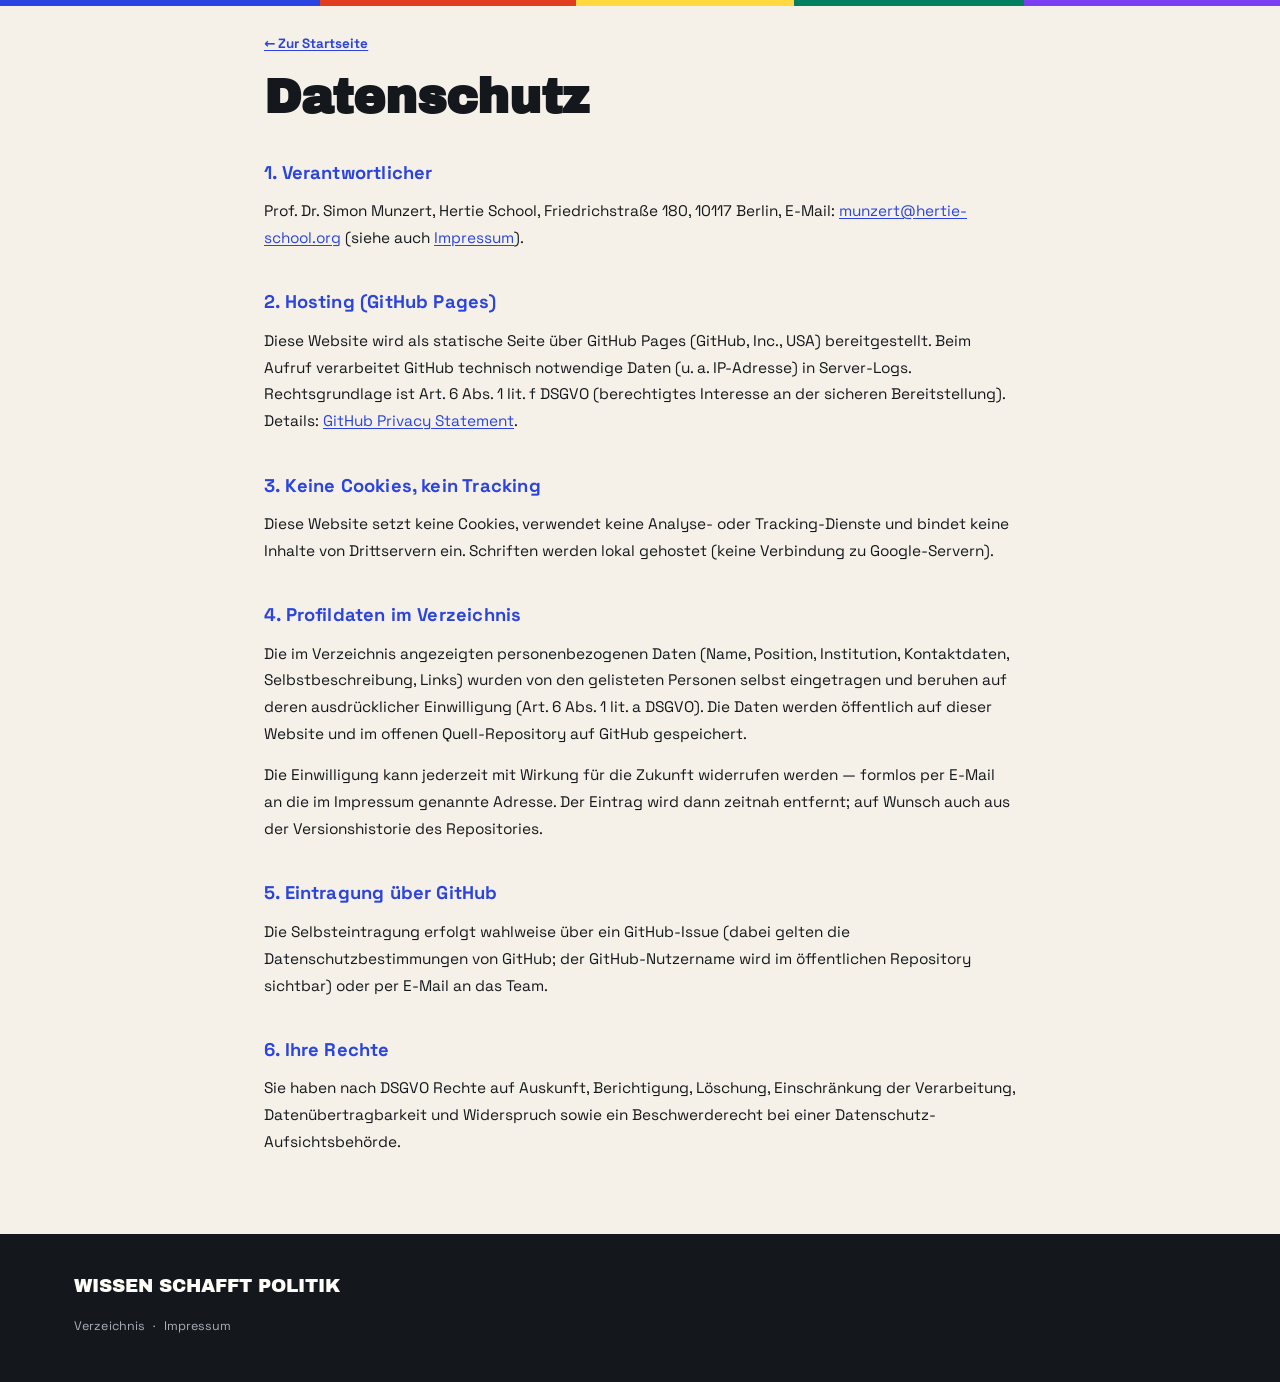
==== commit 2dd4d354: "Verzeichnis-Unterseite, Themenfeld-Seite, erweiterte Suche - verzeichnis.html: eigenes, durchsuchbar" ====
--- a/datenschutz.html
+++ b/datenschutz.html
@@ -15,7 +15,7 @@
 
   <main class="page">
     <div class="container">
-      <a class="page-back" href="index.html">← Zurück zum Verzeichnis</a>
+      <a class="page-back" href="index.html">← Zur Startseite</a>
       <h1 class="page-title">Datenschutz</h1>
 
       <h2>1. Verantwortlicher</h2>
@@ -78,7 +78,7 @@
         <span class="footer-brand">Wissen Schafft Politik</span>
       </div>
       <nav class="footer-legal" aria-label="Rechtliches">
-        <a href="index.html">Verzeichnis</a>
+        <a href="verzeichnis.html">Verzeichnis</a>
         <span aria-hidden="true">·</span>
         <a href="impressum.html">Impressum</a>
       </nav>
--- a/style.css
+++ b/style.css
@@ -620,3 +620,113 @@
 /* Kleinere, ruhigere Headline */
 .masthead-name { font-size: clamp(1.9rem, 5vw, 3.6rem); }
 .masthead-name .mn-back { top: 3px; transform: translateX(3px); }
+
+/* ── UNTERSEITEN-KOPF (Verzeichnis, Themen) ── */
+.page-head { padding: 2.4rem 0 1.8rem; background: var(--paper-2); }
+.page-head .page-title { margin: 0 0 0.5rem; }
+.page-head .page-subtitle { margin-bottom: 0; }
+.page-head a { color: var(--blue); text-decoration: underline; text-underline-offset: 3px; }
+.page-head a:hover { color: var(--red); }
+
+/* ── STARTSEITE: Hero-Buttons & Themenblock ── */
+.hero-actions { display: flex; flex-wrap: wrap; gap: 0.8rem; margin-top: 1.5rem; }
+.hero-btn {
+  font-family: var(--sans); font-size: 0.92rem; font-weight: 600;
+  padding: 0.65rem 1.2rem;
+  border: 2.5px solid var(--ink); border-radius: 8px;
+  background: var(--paper-2); color: var(--ink);
+  box-shadow: 3px 3px 0 var(--ink);
+  transition: transform 0.1s, box-shadow 0.1s;
+}
+.hero-btn:hover { transform: translate(-2px,-2px); box-shadow: 5px 5px 0 var(--ink); }
+.hero-btn--primary { background: var(--blue); color: #fff; }
+.home-topics-section { padding: 2.4rem 0 2.6rem; border-bottom: 3px solid var(--ink); }
+.home-topics-section .topic-chips { margin-top: 1.1rem; }
+.home-topics-note { margin-top: 1rem; font-size: 0.86rem; color: var(--muted); }
+.home-topics-note a { color: var(--blue); text-decoration: underline; text-underline-offset: 3px; }
+
+/* ── CHIPS: Zähler & unbesetzte Felder ── */
+.chip { display: inline-flex; align-items: center; gap: 0.4rem; }
+.chip-count {
+  font-size: 0.7rem; font-weight: 700; line-height: 1;
+  background: var(--ink); color: var(--paper-2);
+  border-radius: 999px; padding: 2.5px 6px;
+}
+.chip.active .chip-count { background: rgba(0,0,0,0.35); color: #fff; }
+.chip-empty { opacity: 0.55; }
+.chip-empty:hover { opacity: 1; }
+.chip-empty .chip-count { background: var(--muted); }
+
+/* ── ERWEITERTE SUCHE ── */
+.adv-panel { margin-top: 1.1rem; }
+.adv-panel summary {
+  cursor: pointer; list-style: none; display: inline-flex; align-items: center; gap: 0.4rem;
+  font-family: var(--sans); font-size: 0.86rem; font-weight: 600; color: var(--blue);
+}
+.adv-panel summary::-webkit-details-marker { display: none; }
+.adv-panel summary::after { content: '↓'; font-weight: 700; }
+.adv-panel[open] summary::after { content: '↑'; }
+.adv-panel summary:hover { color: var(--red); }
+.adv-grid {
+  display: grid; grid-template-columns: repeat(3, minmax(0, 1fr)); gap: 1rem;
+  margin-top: 1rem;
+  background: var(--paper-2);
+  border: 2px solid var(--ink); border-radius: 10px;
+  padding: 1.1rem 1.2rem;
+}
+.adv-field label {
+  display: block;
+  font-family: var(--sans); font-size: 0.8rem; font-weight: 600;
+  margin-bottom: 0.35rem;
+}
+.adv-field select, .adv-field input {
+  width: 100%;
+  padding: 0.5rem 0.7rem;
+  border: 2px solid var(--ink); border-radius: 8px;
+  font-family: var(--sans); font-size: 0.88rem;
+  background: var(--paper); color: var(--ink);
+}
+.adv-field select:focus, .adv-field input:focus { outline: none; border-color: var(--blue); box-shadow: 2px 2px 0 var(--blue); }
+.adv-hint { margin-top: 0.7rem; font-size: 0.78rem; color: var(--muted); }
+
+/* ── THEMENFELD-SEITE ── */
+.topics-page-section { padding: 2.6rem 0 4rem; }
+.topics-grid { display: grid; grid-template-columns: repeat(3, 1fr); gap: 1.4rem; }
+.topic-card {
+  display: flex; flex-direction: column; gap: 0.6rem;
+  background: var(--paper-2);
+  border: 2px solid var(--ink); border-radius: 10px;
+  border-top: 6px solid var(--tag-color, var(--blue));
+  box-shadow: 4px 4px 0 var(--line);
+  padding: 1.2rem 1.3rem 1.1rem;
+  transition: transform 0.12s, box-shadow 0.12s;
+}
+.topic-card:hover { transform: translate(-2px,-2px); box-shadow: 6px 6px 0 color-mix(in srgb, var(--tag-color, var(--blue)) 55%, var(--paper)); }
+.topic-card--empty { background: var(--paper); }
+.topic-card-head { display: flex; align-items: baseline; gap: 0.55rem; }
+.topic-card-dot {
+  width: 10px; height: 10px; border-radius: 999px; flex-shrink: 0;
+  background: var(--tag-color, var(--blue)); align-self: center;
+}
+.topic-card-name { font-family: var(--sans); font-weight: 700; font-size: 1.02rem; line-height: 1.25; flex: 1; }
+.topic-card-count {
+  font-family: var(--sans); font-size: 0.72rem; font-weight: 700;
+  background: var(--ink); color: var(--paper-2);
+  border-radius: 999px; padding: 2.5px 8px; flex-shrink: 0;
+}
+.topic-card--empty .topic-card-count { background: var(--muted); }
+.topic-card-desc { font-size: 0.86rem; line-height: 1.55; color: var(--muted); flex: 1; }
+.topic-card-link {
+  font-family: var(--sans); font-size: 0.84rem; font-weight: 600;
+  color: color-mix(in srgb, var(--tag-color, var(--blue)) 80%, var(--ink));
+}
+.topic-card-link:hover { text-decoration: underline; text-underline-offset: 3px; }
+.topic-card-link--empty { color: var(--muted); }
+
+@media (max-width: 1024px) {
+  .topics-grid { grid-template-columns: repeat(2, 1fr); }
+}
+@media (max-width: 720px) {
+  .topics-grid { grid-template-columns: 1fr; }
+  .adv-grid { grid-template-columns: 1fr; }
+}
